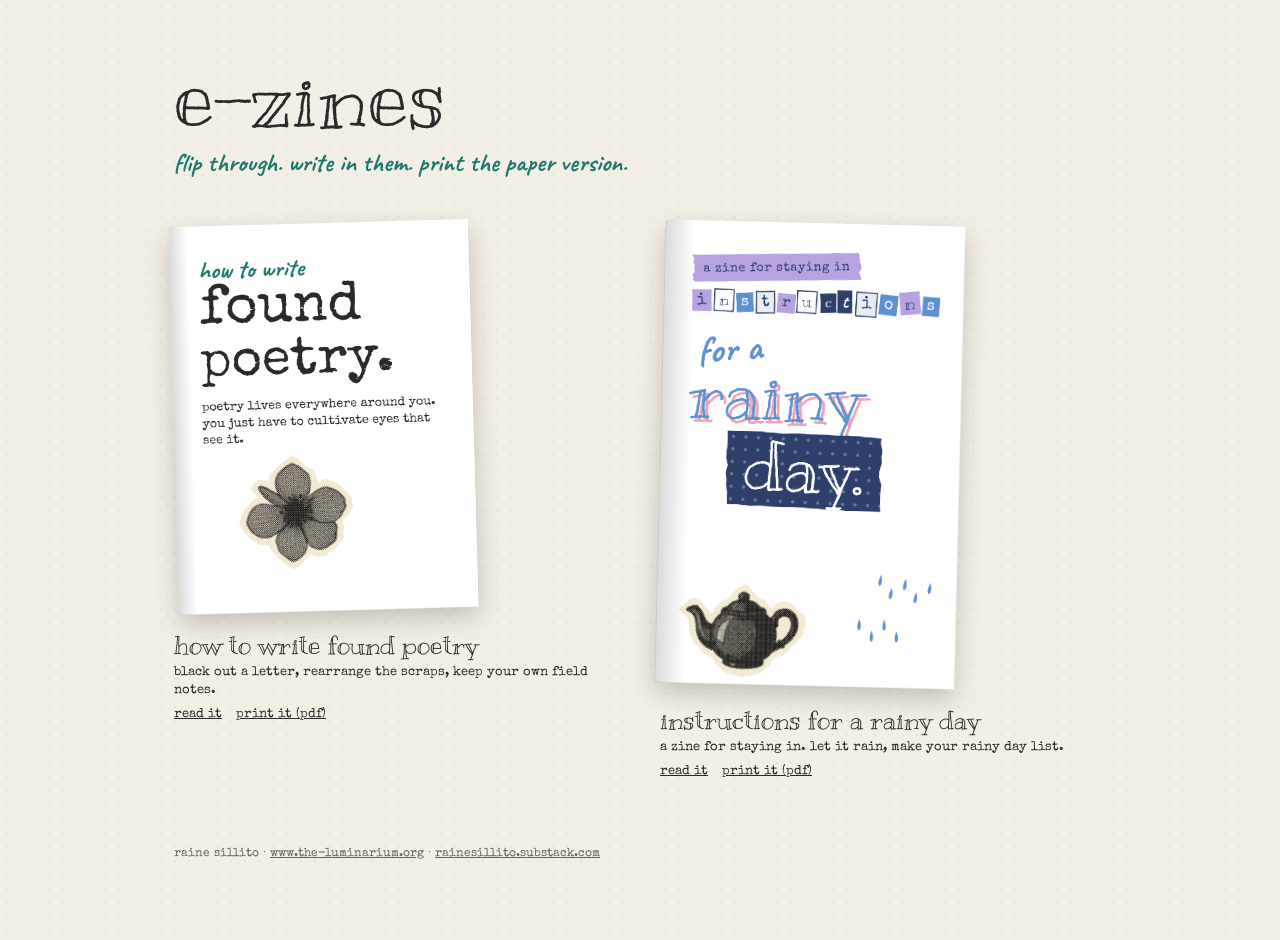
==== index.html @ cd82058a "e-zines: flip-through found poetry and rainy day zines Co-Authored-By: Claude Sonnet 5.5 <noreply@an" ====
<!doctype html>
<html lang="en">
<head>
<meta charset="utf-8">
<meta name="viewport" content="width=device-width,initial-scale=1">
<title>e-zines — raine sillito · the luminarium</title>
<link rel="stylesheet" href="assets/css/fonts.css">
<style>
*{box-sizing:border-box}
body{margin:0;background:#f4efe6;background-image:radial-gradient(rgba(0,0,0,.045) 1px,transparent 1px);background-size:14px 14px;font-family:'Special Elite',monospace;color:#2a2a2a;min-height:100vh}
main{max-width:980px;margin:0 auto;padding:56px 24px 80px}
h1{font-family:'Kranky',cursive;font-weight:400;font-size:clamp(44px,8vw,84px);margin:0 0 6px;line-height:1}
.sub{font-family:'Caveat',cursive;font-weight:700;font-size:26px;color:#1f7a6d;margin:0 0 44px}
.shelf{display:grid;grid-template-columns:repeat(auto-fit,minmax(240px,1fr));gap:48px 40px}
.card{text-decoration:none;color:inherit;display:block}
.card img{width:100%;max-width:300px;display:block;box-shadow:0 10px 26px rgba(0,0,0,.2);transition:transform .25s;background:#fff}
.card:nth-child(odd) img{transform:rotate(-1.6deg)}.card:nth-child(even) img{transform:rotate(1.4deg)}
.card:hover img{transform:rotate(0) translateY(-6px)}
.card h2{font-family:'Kranky',cursive;font-weight:400;font-size:26px;margin:20px 0 4px;line-height:1.1}
.card p{margin:0 0 8px;font-size:13px;line-height:1.4}
.links{font-size:13px}.links a{color:inherit;margin-right:14px}
footer{margin-top:70px;font-size:12px;opacity:.7}footer a{color:inherit}
</style>
</head>
<body>
<main>
<h1>e-zines</h1>
<p class="sub">flip through. write in them. print the paper version.</p>
<div class="shelf">
<div class="card"><a href="found-poetry/"><img src="assets/thumbs/found-poetry.png" alt="cover of how to write found poetry"></a>
<h2>how to write found poetry</h2><p>black out a letter, rearrange the scraps, keep your own field notes.</p>
<div class="links"><a href="found-poetry/">read it</a><a href="found-poetry/how-to-write-found-poetry.pdf">print it (pdf)</a></div></div>
<div class="card"><a href="rainy-day/"><img src="assets/thumbs/rainy-day.png" alt="cover of instructions for a rainy day"></a>
<h2>instructions for a rainy day</h2><p>a zine for staying in. let it rain, make your rainy day list.</p>
<div class="links"><a href="rainy-day/">read it</a><a href="rainy-day/instructions-for-a-rainy-day.pdf">print it (pdf)</a></div></div>
</div>
<footer>raine sillito · <a href="https://www.the-luminarium.org">www.the-luminarium.org</a> · <a href="https://rainesillito.substack.com">rainesillito.substack.com</a></footer>
</main>
</body>
</html>
---- assets/css/fonts.css ----
@font-face{font-family:'Special Elite';src:url(../fonts/special-elite.woff2) format('woff2')}
@font-face{font-family:'Caveat';font-weight:700;src:url(../fonts/caveat-700.woff2) format('woff2')}
@font-face{font-family:'Shrikhand';src:url(../fonts/shrikhand.woff2) format('woff2')}
@font-face{font-family:'Fraunces';font-style:italic;font-weight:700;src:url(../fonts/fraunces-700-italic.woff2) format('woff2')}
@font-face{font-family:'Kranky';src:url(../fonts/Kranky.ttf) format('truetype')}
@font-face{font-family:'Lacquer';src:url(../fonts/Lacquer.ttf) format('truetype')}
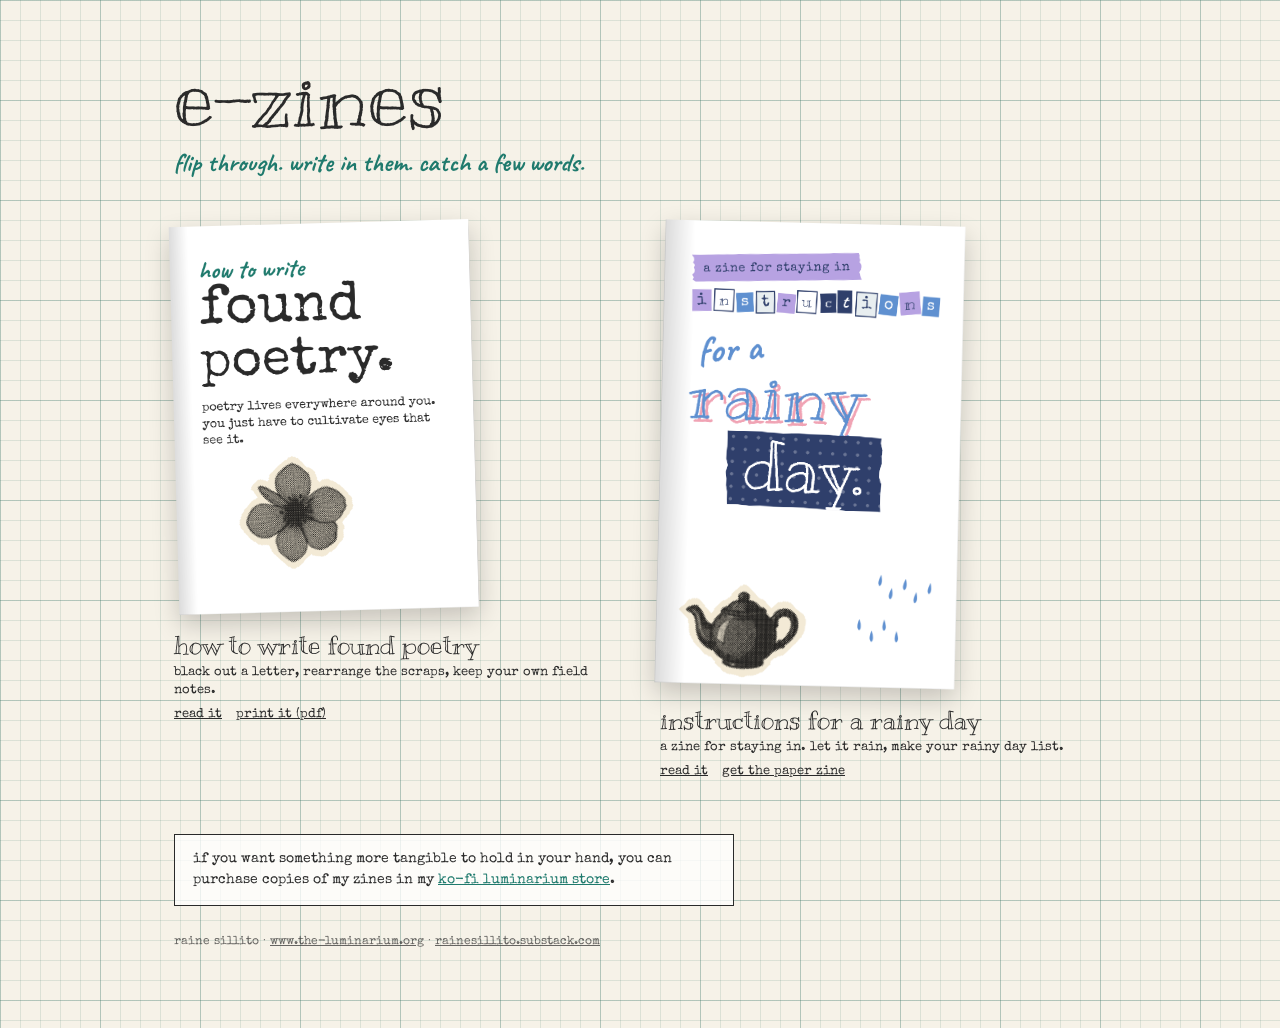
==== commit 301cd0f2: "Graph paper, interactive cues, drifting words page, rain, Ko-Fi note, links Co-Authored-By: Claude S" ====
--- a/index.html
+++ b/index.html
@@ -7,7 +7,7 @@
 <link rel="stylesheet" href="assets/css/fonts.css">
 <style>
 *{box-sizing:border-box}
-body{margin:0;background:#f4efe6;background-image:radial-gradient(rgba(0,0,0,.045) 1px,transparent 1px);background-size:14px 14px;font-family:'Special Elite',monospace;color:#2a2a2a;min-height:100vh}
+body{margin:0;background:#f6f2e8;background-image:linear-gradient(rgba(60,120,105,.14) 1px,transparent 1px),linear-gradient(90deg,rgba(60,120,105,.14) 1px,transparent 1px),linear-gradient(rgba(60,120,105,.26) 1px,transparent 1px),linear-gradient(90deg,rgba(60,120,105,.26) 1px,transparent 1px);background-size:20px 20px,20px 20px,100px 100px,100px 100px;font-family:'Special Elite',monospace;color:#2a2a2a;min-height:100vh}
 main{max-width:980px;margin:0 auto;padding:56px 24px 80px}
 h1{font-family:'Kranky',cursive;font-weight:400;font-size:clamp(44px,8vw,84px);margin:0 0 6px;line-height:1}
 .sub{font-family:'Caveat',cursive;font-weight:700;font-size:26px;color:#1f7a6d;margin:0 0 44px}
@@ -19,21 +19,23 @@
 .card h2{font-family:'Kranky',cursive;font-weight:400;font-size:26px;margin:20px 0 4px;line-height:1.1}
 .card p{margin:0 0 8px;font-size:13px;line-height:1.4}
 .links{font-size:13px}.links a{color:inherit;margin-right:14px}
-footer{margin-top:70px;font-size:12px;opacity:.7}footer a{color:inherit}
+  .kofi{margin-top:56px;max-width:560px;font-size:14px;line-height:1.5;background:rgba(255,255,255,.75);padding:14px 18px;border:1.5px solid #2a2a2a}.kofi a{color:#1f7a6d}
+footer{margin-top:30px;font-size:12px;opacity:.7}footer a{color:inherit}
 </style>
 </head>
 <body>
 <main>
 <h1>e-zines</h1>
-<p class="sub">flip through. write in them. print the paper version.</p>
+<p class="sub">flip through. write in them. catch a few words.</p>
 <div class="shelf">
 <div class="card"><a href="found-poetry/"><img src="assets/thumbs/found-poetry.png" alt="cover of how to write found poetry"></a>
 <h2>how to write found poetry</h2><p>black out a letter, rearrange the scraps, keep your own field notes.</p>
 <div class="links"><a href="found-poetry/">read it</a><a href="found-poetry/how-to-write-found-poetry.pdf">print it (pdf)</a></div></div>
 <div class="card"><a href="rainy-day/"><img src="assets/thumbs/rainy-day.png" alt="cover of instructions for a rainy day"></a>
 <h2>instructions for a rainy day</h2><p>a zine for staying in. let it rain, make your rainy day list.</p>
-<div class="links"><a href="rainy-day/">read it</a><a href="rainy-day/instructions-for-a-rainy-day.pdf">print it (pdf)</a></div></div>
+<div class="links"><a href="rainy-day/">read it</a><a href="https://ko-fi.com/s/f060f062c3" target="_blank" rel="noopener">get the paper zine</a></div></div>
 </div>
+<p class="kofi">if you want something more tangible to hold in your hand, you can purchase copies of my zines in my <a href="https://ko-fi.com/s/f060f062c3" target="_blank" rel="noopener">ko-fi luminarium store</a>.</p>
 <footer>raine sillito · <a href="https://www.the-luminarium.org">www.the-luminarium.org</a> · <a href="https://rainesillito.substack.com">rainesillito.substack.com</a></footer>
 </main>
 </body>
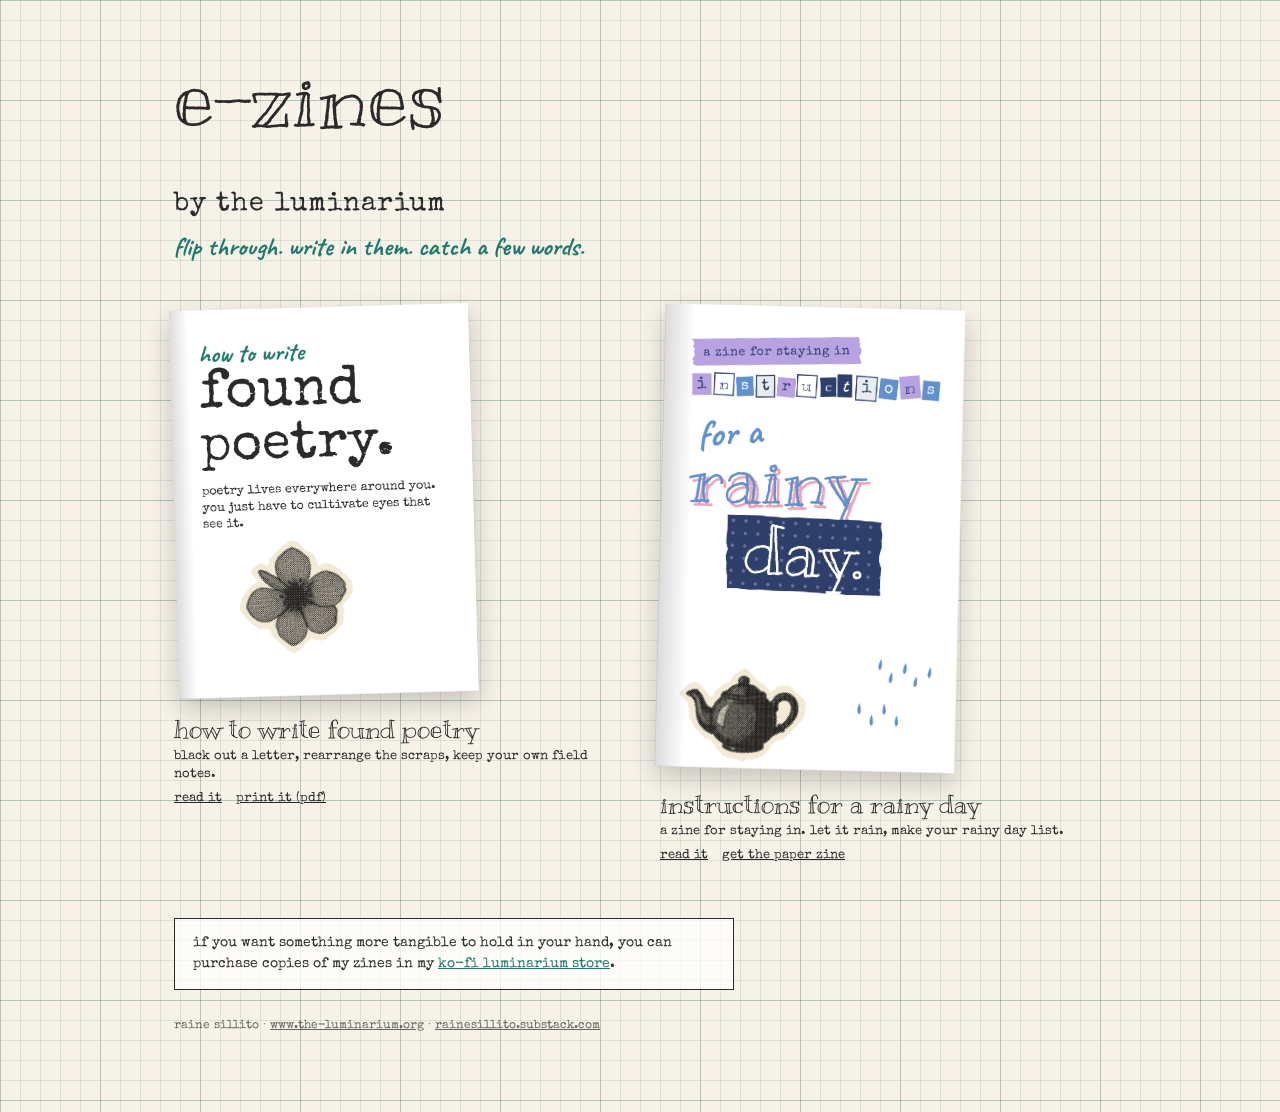
==== commit 34a29cb5: "Shelf title 'e-zines by the luminarium'; soft tap rain sound Co-Authored-By: Claude Sonnet 5.5 <nore" ====
--- a/index.html
+++ b/index.html
@@ -3,7 +3,7 @@
 <head>
 <meta charset="utf-8">
 <meta name="viewport" content="width=device-width,initial-scale=1">
-<title>e-zines — raine sillito · the luminarium</title>
+<title>e-zines by the luminarium</title>
 <link rel="stylesheet" href="assets/css/fonts.css">
 <style>
 *{box-sizing:border-box}
@@ -21,11 +21,12 @@
 .links{font-size:13px}.links a{color:inherit;margin-right:14px}
   .kofi{margin-top:56px;max-width:560px;font-size:14px;line-height:1.5;background:rgba(255,255,255,.75);padding:14px 18px;border:1.5px solid #2a2a2a}.kofi a{color:#1f7a6d}
 footer{margin-top:30px;font-size:12px;opacity:.7}footer a{color:inherit}
+.by{font-family:"Special Elite",monospace;font-size:.32em;letter-spacing:.04em;display:inline-block;margin-top:6px}
 </style>
 </head>
 <body>
 <main>
-<h1>e-zines</h1>
+<h1>e-zines<br><span class="by">by the luminarium</span></h1>
 <p class="sub">flip through. write in them. catch a few words.</p>
 <div class="shelf">
 <div class="card"><a href="found-poetry/"><img src="assets/thumbs/found-poetry.png" alt="cover of how to write found poetry"></a>
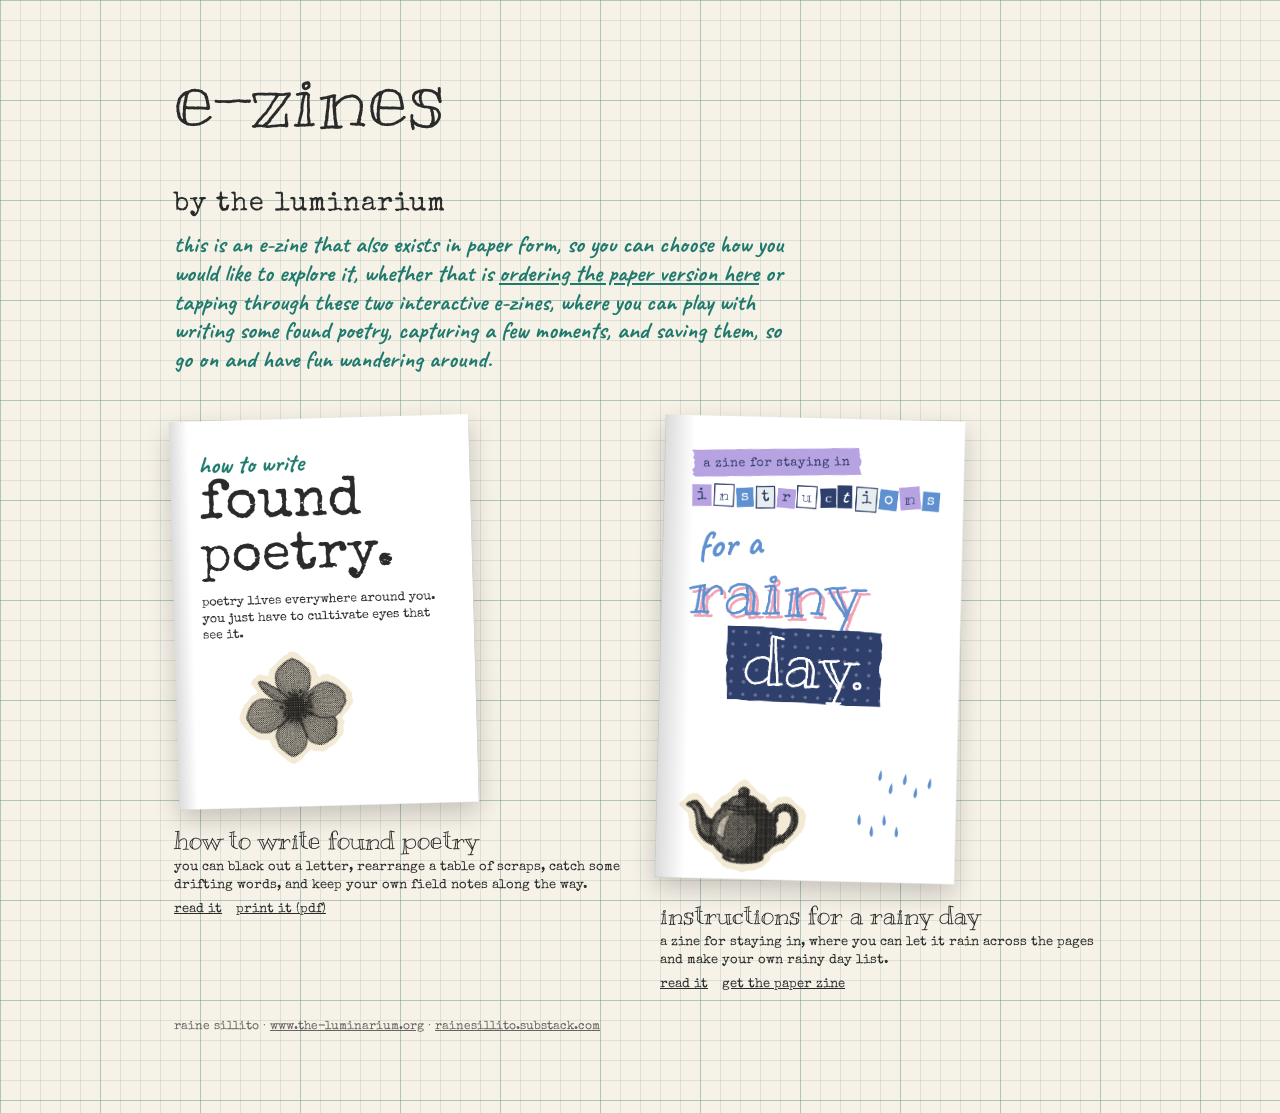
==== commit a62c861a: "Remove rain sound, rewrite staccato instructions as flowing sentences Co-Authored-By: Claude Sonnet " ====
--- a/index.html
+++ b/index.html
@@ -10,7 +10,7 @@
 body{margin:0;background:#f6f2e8;background-image:linear-gradient(rgba(60,120,105,.14) 1px,transparent 1px),linear-gradient(90deg,rgba(60,120,105,.14) 1px,transparent 1px),linear-gradient(rgba(60,120,105,.26) 1px,transparent 1px),linear-gradient(90deg,rgba(60,120,105,.26) 1px,transparent 1px);background-size:20px 20px,20px 20px,100px 100px,100px 100px;font-family:'Special Elite',monospace;color:#2a2a2a;min-height:100vh}
 main{max-width:980px;margin:0 auto;padding:56px 24px 80px}
 h1{font-family:'Kranky',cursive;font-weight:400;font-size:clamp(44px,8vw,84px);margin:0 0 6px;line-height:1}
-.sub{font-family:'Caveat',cursive;font-weight:700;font-size:26px;color:#1f7a6d;margin:0 0 44px}
+.sub{font-family:'Caveat',cursive;font-weight:700;font-size:24px;line-height:1.2;color:#1f7a6d;margin:0 0 44px;max-width:620px}.sub a{color:#1f7a6d}
 .shelf{display:grid;grid-template-columns:repeat(auto-fit,minmax(240px,1fr));gap:48px 40px}
 .card{text-decoration:none;color:inherit;display:block}
 .card img{width:100%;max-width:300px;display:block;box-shadow:0 10px 26px rgba(0,0,0,.2);transition:transform .25s;background:#fff}
@@ -27,16 +27,15 @@
 <body>
 <main>
 <h1>e-zines<br><span class="by">by the luminarium</span></h1>
-<p class="sub">flip through. write in them. catch a few words.</p>
+<p class="sub">this is an e-zine that also exists in paper form, so you can choose how you would like to explore it, whether that is <a href="https://ko-fi.com/s/f060f062c3" target="_blank" rel="noopener">ordering the paper version here</a> or tapping through these two interactive e-zines, where you can play with writing some found poetry, capturing a few moments, and saving them, so go on and have fun wandering around.</p>
 <div class="shelf">
 <div class="card"><a href="found-poetry/"><img src="assets/thumbs/found-poetry.png" alt="cover of how to write found poetry"></a>
-<h2>how to write found poetry</h2><p>black out a letter, rearrange the scraps, keep your own field notes.</p>
+<h2>how to write found poetry</h2><p>you can black out a letter, rearrange a table of scraps, catch some drifting words, and keep your own field notes along the way.</p>
 <div class="links"><a href="found-poetry/">read it</a><a href="found-poetry/how-to-write-found-poetry.pdf">print it (pdf)</a></div></div>
 <div class="card"><a href="rainy-day/"><img src="assets/thumbs/rainy-day.png" alt="cover of instructions for a rainy day"></a>
-<h2>instructions for a rainy day</h2><p>a zine for staying in. let it rain, make your rainy day list.</p>
+<h2>instructions for a rainy day</h2><p>a zine for staying in, where you can let it rain across the pages and make your own rainy day list.</p>
 <div class="links"><a href="rainy-day/">read it</a><a href="https://ko-fi.com/s/f060f062c3" target="_blank" rel="noopener">get the paper zine</a></div></div>
 </div>
-<p class="kofi">if you want something more tangible to hold in your hand, you can purchase copies of my zines in my <a href="https://ko-fi.com/s/f060f062c3" target="_blank" rel="noopener">ko-fi luminarium store</a>.</p>
 <footer>raine sillito · <a href="https://www.the-luminarium.org">www.the-luminarium.org</a> · <a href="https://rainesillito.substack.com">rainesillito.substack.com</a></footer>
 </main>
 </body>
